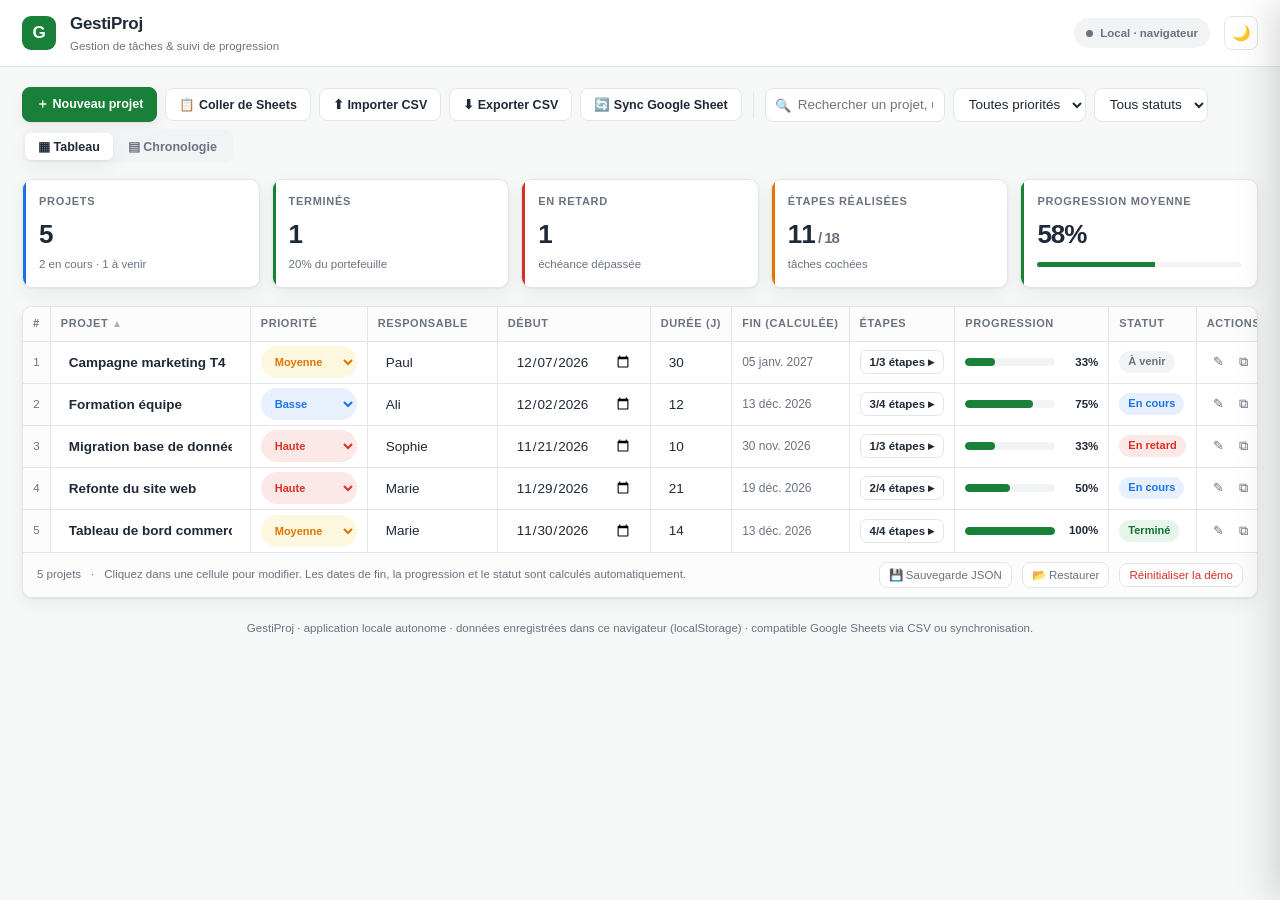
==== GestiProj/index.html @ ea93399d "first commit" ====
<!DOCTYPE html>
<html lang="fr">
<head>
<meta charset="UTF-8">
<meta name="viewport" content="width=device-width, initial-scale=1">
<title>GestiProj — Gestion de projets & progression</title>
<!--
  GestiProj — application 100% locale (HTML/CSS/JS, aucune dépendance).
  Ouvrez simplement ce fichier dans un navigateur. Données = localStorage.
  Option : synchronisation avec une Google Sheet via google-sheets/Code.gs
-->
<style>
:root{
  --bg:#f6f8f7; --surface:#ffffff; --surface2:#fbfcfb; --border:#e1e8e4;
  --text:#1f2937; --muted:#6b7280; --accent:#188038; --accent2:#137333;
  --accent-soft:#e6f4ea; --shadow:0 1px 2px rgba(16,24,40,.06),0 6px 18px rgba(16,24,40,.05);
  --red:#d93025; --red-soft:#fce8e6; --amber:#e37400; --amber-soft:#fef7e0;
  --blue:#1a73e8; --blue-soft:#e8f0fe; --grey-soft:#f1f3f4;
  --radius:10px;
}
html[data-theme="dark"]{
  --bg:#141816; --surface:#1c211f; --surface2:#222825; --border:#333c37;
  --text:#e8eeea; --muted:#9aa8a0; --accent:#5fcd83; --accent2:#7ddc9c;
  --accent-soft:#1e3a29; --shadow:0 1px 2px rgba(0,0,0,.3),0 8px 24px rgba(0,0,0,.25);
  --red:#ff8a80; --red-soft:#3a2321; --amber:#fbbc5c; --amber-soft:#3a2f18;
  --blue:#8ab4f8; --blue-soft:#1e2c45; --grey-soft:#2a322d;
}
*{box-sizing:border-box}
html,body{margin:0;padding:0}
body{
  background:var(--bg); color:var(--text); font-family:Arial,Helvetica,"Segoe UI",Roboto,sans-serif;
  font-size:13.5px; line-height:1.45; -webkit-font-smoothing:antialiased;
}
button,input,select,textarea{font-family:inherit;font-size:inherit;color:inherit}
button{cursor:pointer}
a{color:var(--accent2);text-decoration:none}
a:hover{text-decoration:underline}

/* ---------- En-tête ---------- */
.topbar{
  background:var(--surface); border-bottom:1px solid var(--border);
  padding:12px 22px; display:flex; align-items:center; gap:14px; flex-wrap:wrap;
  position:sticky; top:0; z-index:40;
}
.logo{
  width:34px;height:34px;border-radius:9px;background:var(--accent);color:#fff;
  display:grid;place-items:center;font-weight:700;font-size:17px;flex:none;
}
.brand h1{font-size:17px;margin:0;letter-spacing:-.3px}
.brand p{margin:1px 0 0;font-size:11.5px;color:var(--muted)}
.topbar .spacer{flex:1}
.pill{
  display:inline-flex;align-items:center;gap:7px;padding:6px 11px;border-radius:99px;
  background:var(--accent-soft);color:var(--accent2);font-size:11.5px;font-weight:600;
  border:1px solid transparent;
}
.pill .dot{width:7px;height:7px;border-radius:50%;background:currentColor}
.pill.off{background:var(--grey-soft);color:var(--muted)}
.icon-btn{
  width:34px;height:34px;border:1px solid var(--border);background:var(--surface);
  border-radius:8px;display:grid;place-items:center;font-size:15px;
}
.icon-btn:hover{background:var(--accent-soft)}

/* ---------- Barre d'outils ---------- */
.wrap{padding:20px 22px 60px;max-width:1680px;margin:0 auto}
.toolbar{
  display:flex;align-items:center;gap:8px;flex-wrap:wrap;margin-bottom:16px;
}
.btn{
  display:inline-flex;align-items:center;gap:7px;padding:8px 13px;border-radius:8px;
  border:1px solid var(--border);background:var(--surface);font-weight:600;font-size:12.5px;
  white-space:nowrap;transition:.15s;
}
.btn:hover{border-color:var(--accent);color:var(--accent2)}
.btn.primary{background:var(--accent);border-color:var(--accent);color:#fff;box-shadow:var(--shadow)}
.btn.primary:hover{background:var(--accent2);color:#fff}
.btn.danger{color:var(--red)}
.btn.danger:hover{border-color:var(--red)}
.btn.sm{padding:5px 9px;font-size:11.5px;font-weight:500}
.sep{width:1px;height:26px;background:var(--border);margin:0 3px}
.field{
  height:34px;padding:0 11px;border:1px solid var(--border);border-radius:8px;
  background:var(--surface);outline:none;min-width:0;
}
.field:focus{border-color:var(--accent);box-shadow:0 0 0 3px var(--accent-soft)}
.search{position:relative;flex:1;min-width:180px;max-width:320px}
.search .field{width:100%;padding-left:32px}
.search span{position:absolute;left:10px;top:9px;color:var(--muted);font-size:13px}
select.field{cursor:pointer;padding-right:8px}
.tabs{display:inline-flex;background:var(--grey-soft);border-radius:8px;padding:3px;gap:2px}
.tabs button{
  border:0;background:transparent;padding:6px 13px;border-radius:6px;font-weight:600;font-size:12.5px;color:var(--muted);
}
.tabs button.active{background:var(--surface);color:var(--text);box-shadow:var(--shadow)}

/* ---------- Indicateurs ---------- */
.kpis{display:grid;grid-template-columns:repeat(5,minmax(0,1fr));gap:12px;margin-bottom:18px}
.kpi{
  background:var(--surface);border:1px solid var(--border);border-radius:var(--radius);
  padding:14px 16px;box-shadow:var(--shadow);position:relative;overflow:hidden;
}
.kpi .label{font-size:11px;color:var(--muted);text-transform:uppercase;letter-spacing:.7px;font-weight:700}
.kpi .value{font-size:26px;font-weight:700;margin-top:6px;letter-spacing:-1px}
.kpi .sub{font-size:11.5px;color:var(--muted);margin-top:2px}
.kpi::after{content:"";position:absolute;left:0;top:0;bottom:0;width:3px;background:var(--accent)}
.kpi.red::after{background:var(--red)} .kpi.amber::after{background:var(--amber)}
.kpi.blue::after{background:var(--blue)} .kpi.green::after{background:var(--accent)}
.kpi .mini{margin-top:8px;height:5px;border-radius:9px;background:var(--grey-soft);overflow:hidden}
.kpi .mini i{display:block;height:100%;background:var(--accent)}

/* ---------- Tableau ---------- */
.card{background:var(--surface);border:1px solid var(--border);border-radius:var(--radius);box-shadow:var(--shadow);overflow:hidden}
.table-scroll{overflow:auto;max-height:calc(100vh - 285px);min-height:180px}
table{border-collapse:separate;border-spacing:0;width:100%;min-width:1190px}
thead th{
  position:sticky;top:0;z-index:10;background:var(--surface2);
  border-bottom:1px solid var(--border);border-right:1px solid var(--border);
  padding:9px 10px;text-align:left;font-size:11px;text-transform:uppercase;
  letter-spacing:.6px;color:var(--muted);font-weight:700;white-space:nowrap;user-select:none;
}
thead th.sortable{cursor:pointer}
thead th.sortable:hover{color:var(--accent2);background:var(--accent-soft)}
thead th .arrow{opacity:.55;font-size:10px}
tbody td{
  border-bottom:1px solid var(--border);border-right:1px solid var(--border);
  padding:0 10px;height:42px;vertical-align:middle;
}
tbody tr:hover td{background:var(--surface2)}
tbody tr:last-child td{border-bottom:0}
td.num{width:44px;text-align:center;color:var(--muted);font-size:11.5px;background:var(--surface2)}
td.act{width:118px;white-space:nowrap}
.cell-input{
  width:100%;height:32px;border:1px solid transparent;background:transparent;
  border-radius:5px;padding:0 7px;outline:none;min-width:60px;
}
.cell-input:hover{border-color:var(--border);background:var(--surface)}
.cell-input:focus{border-color:var(--accent);background:var(--surface);box-shadow:0 0 0 3px var(--accent-soft)}
.cell-input[type="number"]{max-width:78px}
.cell-input[type="date"]{min-width:132px}
select.cell-input{cursor:pointer}
.tag{
  display:inline-block;padding:3px 9px;border-radius:99px;font-size:11px;font-weight:700;white-space:nowrap;
}
.p-Haute{background:var(--red-soft);color:var(--red)}
.p-Moyenne{background:var(--amber-soft);color:var(--amber)}
.p-Basse{background:var(--blue-soft);color:var(--blue)}
.s-done{background:var(--accent-soft);color:var(--accent2)}
.s-running{background:var(--blue-soft);color:var(--blue)}
.s-late{background:var(--red-soft);color:var(--red)}
.s-upcoming{background:var(--grey-soft);color:var(--muted)}
.bar{height:8px;border-radius:99px;background:var(--grey-soft);overflow:hidden;min-width:90px}
.bar i{display:block;height:100%;border-radius:99px;background:var(--accent);transition:width .3s}
.bar.red i{background:var(--red)}
.bar.full i{background:var(--accent)}
.prog-cell{display:flex;align-items:center;gap:9px}
.prog-cell b{font-size:11.5px;min-width:34px;text-align:right;font-variant-numeric:tabular-nums}
.steps-btn{
  border:1px solid var(--border);background:var(--surface);border-radius:7px;
  padding:4px 9px;font-size:11.5px;font-weight:600;white-space:nowrap;
}
.steps-btn:hover{border-color:var(--accent);color:var(--accent2)}
.row-btn{
  border:0;background:transparent;padding:4px 6px;border-radius:5px;color:var(--muted);font-size:13px;
}
.row-btn:hover{background:var(--accent-soft);color:var(--accent2)}
.row-btn.del:hover{background:var(--red-soft);color:var(--red)}
.readonly{color:var(--muted);font-size:12px;white-space:nowrap}
.empty{padding:56px 20px;text-align:center;color:var(--muted)}
.empty .big{font-size:34px;margin-bottom:8px}
.table-foot{
  display:flex;align-items:center;gap:10px;padding:9px 14px;border-top:1px solid var(--border);
  background:var(--surface2);color:var(--muted);font-size:11.5px;flex-wrap:wrap;
}

/* ---------- Gantt ---------- */
.gantt{padding:16px;overflow:auto}
.gantt-head{position:relative;height:26px;margin-left:230px;border-bottom:1px solid var(--border)}
.gantt-head span{position:absolute;top:4px;transform:translateX(-50%);font-size:10.5px;color:var(--muted);white-space:nowrap}
.gantt-row{display:flex;align-items:center;height:40px;border-bottom:1px solid var(--border)}
.gantt-label{width:230px;flex:none;padding-right:12px;overflow:hidden;text-overflow:ellipsis;white-space:nowrap;font-size:12px}
.gantt-label small{display:block;color:var(--muted);font-size:10.5px}
.gantt-track{position:relative;flex:1;height:100%;background:
  repeating-linear-gradient(90deg,transparent,transparent calc(10% - 1px),var(--border) calc(10% - 1px),var(--border) 10%)}
.gantt-bar{
  position:absolute;top:11px;height:18px;border-radius:5px;background:var(--blue-soft);
  border:1px solid var(--blue);overflow:hidden;min-width:6px;
}
.gantt-bar.haute{background:var(--red-soft);border-color:var(--red)}
.gantt-bar.moyenne{background:var(--amber-soft);border-color:var(--amber)}
.gantt-bar > i{display:block;height:100%;background:var(--accent);opacity:.75}
.gantt-bar > span{position:absolute;inset:0;text-align:center;line-height:16px;font-size:10px;font-weight:700;color:var(--text)}
.today-line{position:absolute;top:0;bottom:0;width:2px;background:var(--red);z-index:5;opacity:.7}

/* ---------- Modales & tiroir ---------- */
.overlay{
  position:fixed;inset:0;background:rgba(15,23,20,.45);z-index:60;
  display:none;align-items:center;justify-content:center;padding:18px;backdrop-filter:blur(2px);
}
.overlay.open{display:flex}
.modal{
  background:var(--surface);border-radius:14px;box-shadow:0 20px 60px rgba(0,0,0,.28);
  width:100%;max-width:540px;max-height:90vh;overflow:auto;
}
.modal.wide{max-width:720px}
.modal-head{
  display:flex;align-items:center;justify-content:space-between;padding:16px 20px;border-bottom:1px solid var(--border);
}
.modal-head h2{margin:0;font-size:16px}
.modal-body{padding:20px}
.modal-foot{
  display:flex;justify-content:flex-end;gap:8px;padding:14px 20px;border-top:1px solid var(--border);
  background:var(--surface2);flex-wrap:wrap;
}
.close-x{border:0;background:transparent;font-size:20px;color:var(--muted);line-height:1}
.form-grid{display:grid;grid-template-columns:1fr 1fr;gap:14px}
.form-grid .full{grid-column:1/-1}
label.lb{display:block;font-size:11.5px;font-weight:700;color:var(--muted);text-transform:uppercase;letter-spacing:.5px;margin-bottom:5px}
.form-grid .field,.form-grid textarea{width:100%}
textarea.field{height:auto;padding:9px 11px;resize:vertical;min-height:76px;line-height:1.5}
.hint{font-size:11.5px;color:var(--muted);margin-top:7px;line-height:1.55}
.hint code{background:var(--grey-soft);padding:1px 5px;border-radius:4px}

/* Tiroir des étapes */
.drawer{
  position:fixed;top:0;right:0;bottom:0;width:min(440px,100%);background:var(--surface);
  z-index:70;box-shadow:-12px 0 40px rgba(0,0,0,.18);transform:translateX(102%);
  transition:transform .25s ease;display:flex;flex-direction:column;
}
.drawer.open{transform:translateX(0)}
.drawer-head{padding:18px 20px;border-bottom:1px solid var(--border)}
.drawer-head h2{margin:0 0 3px;font-size:17px}
.drawer-head p{margin:0;color:var(--muted);font-size:12px}
.drawer-body{flex:1;overflow:auto;padding:18px 20px}
.drawer-foot{padding:14px 20px;border-top:1px solid var(--border);background:var(--surface2)}
.step-item{
  display:flex;align-items:center;gap:10px;padding:9px 10px;border:1px solid var(--border);
  border-radius:9px;margin-bottom:8px;background:var(--surface2);
}
.step-item input[type="checkbox"]{width:17px;height:17px;accent-color:var(--accent);cursor:pointer;flex:none}
.step-item input[type="text"]{
  flex:1;border:1px solid transparent;background:transparent;border-radius:5px;padding:4px 6px;outline:none;min-width:0;
}
.step-item input[type="text"]:focus{border-color:var(--accent);background:var(--surface)}
.step-item.done input[type="text"]{text-decoration:line-through;color:var(--muted)}
.step-add{display:flex;gap:8px;margin-top:14px}
.step-add .field{flex:1}
.drawer-prog{display:flex;align-items:center;gap:12px;margin-bottom:6px}
.drawer-prog .bar{flex:1}
.drawer-prog b{font-size:18px;min-width:48px;text-align:right}

/* Toast */
.toast-wrap{position:fixed;bottom:20px;left:20px;z-index:90;display:flex;flex-direction:column;gap:8px}
.toast{
  background:#202724;color:#fff;padding:11px 16px;border-radius:9px;font-size:12.5px;
  box-shadow:0 8px 24px rgba(0,0,0,.25);animation:pop .25s ease;max-width:340px;
}
.toast.ok{background:#137333}.toast.err{background:#c5221f}
@keyframes pop{from{opacity:0;transform:translateY(8px)}to{opacity:1;transform:none}}

.badge-count{background:var(--accent-soft);color:var(--accent2);border-radius:99px;padding:1px 7px;font-size:10.5px;font-weight:700;margin-left:6px}
.kbd{display:inline-block;border:1px solid var(--border);border-bottom-width:2px;border-radius:4px;padding:0 5px;font-size:11px;background:var(--surface2)}
.footer-note{text-align:center;color:var(--muted);font-size:11.5px;margin-top:22px}

@media(max-width:1100px){.kpis{grid-template-columns:repeat(3,1fr)}}
@media(max-width:680px){
  .kpis{grid-template-columns:repeat(2,1fr)}
  .wrap{padding:14px 12px 50px}.topbar{padding:10px 12px}
  .form-grid{grid-template-columns:1fr}.search{max-width:none}
}
</style>
</head>
<body>

<!-- ============ EN-TÊTE ============ -->
<header class="topbar">
  <div class="logo">G</div>
  <div class="brand">
    <h1>GestiProj</h1>
    <p>Gestion de tâches & suivi de progression</p>
  </div>
  <div class="spacer"></div>
  <span class="pill off" id="syncPill" title="État de la synchronisation Google Sheets">
    <span class="dot"></span><span id="syncPillText">Local · navigateur</span>
  </span>
  <button class="icon-btn" id="themeBtn" title="Changer de thème">🌙</button>
</header>

<main class="wrap">

  <!-- ============ BARRE D'OUTILS ============ -->
  <div class="toolbar">
    <button class="btn primary" id="btnNew">＋ Nouveau projet</button>
    <button class="btn" id="btnPaste" title="Coller des données copiées depuis Google Sheets">📋 Coller de Sheets</button>
    <button class="btn" id="btnImport">⬆ Importer CSV</button>
    <button class="btn" id="btnExport">⬇ Exporter CSV</button>
    <button class="btn" id="btnSync" title="Synchroniser avec une Google Sheet">🔄 Sync Google Sheet</button>
    <div class="sep"></div>
    <div class="search"><span>🔍</span><input class="field" id="search" placeholder="Rechercher un projet, une étape…" autocomplete="off"></div>
    <select class="field" id="filterPriority">
      <option value="">Toutes priorités</option><option>Haute</option><option>Moyenne</option><option>Basse</option>
    </select>
    <select class="field" id="filterStatus">
      <option value="">Tous statuts</option><option>Terminé</option><option>En cours</option><option>En retard</option><option>À venir</option>
    </select>
    <div class="spacer" style="flex:1"></div>
    <div class="tabs">
      <button class="active" data-view="table">▦ Tableau</button>
      <button data-view="gantt">▤ Chronologie</button>
    </div>
  </div>

  <!-- ============ INDICATEURS ============ -->
  <section class="kpis" id="kpis"></section>

  <!-- ============ TABLEAU ============ -->
  <section class="card" id="viewTable">
    <div class="table-scroll">
      <table id="grid">
        <thead><tr id="gridHead"></tr></thead>
        <tbody id="gridBody"></tbody>
      </table>
    </div>
    <div class="table-foot">
      <span id="countLabel">0 projet</span>
      <span>·</span>
      <span>Cliquez dans une cellule pour modifier. Les dates de fin, la progression et le statut sont calculés automatiquement.</span>
      <span style="flex:1"></span>
      <button class="btn sm" id="btnJson">💾 Sauvegarde JSON</button>
      <button class="btn sm" id="btnRestore">📂 Restaurer</button>
      <button class="btn sm danger" id="btnReset">Réinitialiser la démo</button>
    </div>
  </section>

  <!-- ============ CHRONOLOGIE ============ -->
  <section class="card" id="viewGantt" style="display:none">
    <div class="gantt" id="gantt"></div>
    <div class="table-foot"><span>Lecture : la barre colorée = durée du projet · la partie pleine = progression · le trait rouge = aujourd'hui.</span></div>
  </section>

  <p class="footer-note">GestiProj · application locale autonome · données enregistrées dans ce navigateur (localStorage) · compatible Google Sheets via CSV ou synchronisation.</p>
</main>

<!-- ============ MODALE PROJET ============ -->
<div class="overlay" id="projectModal">
  <div class="modal">
    <div class="modal-head"><h2 id="projectModalTitle">Nouveau projet</h2><button class="close-x" data-close="projectModal">×</button></div>
    <div class="modal-body">
      <div class="form-grid">
        <div class="full"><label class="lb">Nom du projet *</label><input class="field" id="fNom" placeholder="Ex. Refonte du site web"></div>
        <div><label class="lb">Priorité</label><select class="field" id="fPriorite"><option>Haute</option><option selected>Moyenne</option><option>Basse</option></select></div>
        <div><label class="lb">Responsable</label><input class="field" id="fResponsable" placeholder="Ex. Marie"></div>
        <div><label class="lb">Date de début</label><input class="field" type="date" id="fDebut"></div>
        <div><label class="lb">Durée (jours)</label><input class="field" type="number" min="1" max="3650" id="fDuree" value="7"></div>
        <div class="full"><label class="lb">Description</label><textarea class="field" id="fDescription" placeholder="Objectif, contexte, notes…"></textarea></div>
        <div class="full" id="stepsInitWrap">
          <label class="lb">Étapes initiales</label>
          <textarea class="field" id="fEtapes" placeholder="Une étape par ligne&#10;Analyse des besoins&#10;Maquettage&#10;Développement&#10;Recette et mise en ligne"></textarea>
          <p class="hint">Une étape par ligne. Vous pourrez les cocher et en ajouter ensuite depuis le tableau.</p>
        </div>
      </div>
    </div>
    <div class="modal-foot">
      <button class="btn" data-close="projectModal">Annuler</button>
      <button class="btn primary" id="btnSaveProject">Enregistrer</button>
    </div>
  </div>
</div>

<!-- ============ TIROIR ÉTAPES ============ -->
<div class="overlay" id="drawerOverlay"></div>
<aside class="drawer" id="drawer">
  <div class="drawer-head" style="display:flex;justify-content:space-between;align-items:flex-start">
    <div><h2 id="drawerTitle">Étapes</h2><p id="drawerSub"></p></div>
    <button class="close-x" id="drawerClose">×</button>
  </div>
  <div class="drawer-body">
    <div class="drawer-prog"><div class="bar" id="drawerBar"><i style="width:0%"></i></div><b id="drawerPct">0%</b></div>
    <p class="hint" style="margin:2px 0 16px">Cochez une étape pour faire avancer la progression du projet.</p>
    <div id="stepList"></div>
    <div class="step-add">
      <input class="field" id="newStep" placeholder="Ajouter une étape…">
      <button class="btn primary" id="btnAddStep">Ajouter</button>
    </div>
  </div>
  <div class="drawer-foot" style="display:flex;gap:8px;flex-wrap:wrap">
    <button class="btn sm" id="btnCheckAll">✔ Tout cocher</button>
    <button class="btn sm" id="btnUncheckAll">☐ Tout décocher</button>
    <span style="flex:1"></span>
    <button class="btn primary sm" id="btnDrawerDone">Fermer</button>
  </div>
</aside>

<!-- ============ MODALE COLLER / IMPORTER ============ -->
<div class="overlay" id="importModal">
  <div class="modal wide">
    <div class="modal-head"><h2>Importer depuis Google Sheets / CSV</h2><button class="close-x" data-close="importModal">×</button></div>
    <div class="modal-body">
      <p class="hint" style="margin-top:0">
        Dans Google Sheets : sélectionnez vos cellules (avec la ligne d'en-têtes), <span class="kbd">Ctrl/Cmd + C</span>, puis collez ci-dessous.
        Colonnes reconnues : <code>Nom</code>, <code>Priorité</code>, <code>Responsable</code>, <code>Début</code>, <code>Durée</code>,
        <code>Étapes</code>, <code>Description</code>. Format des étapes : <code>[x] Fait | [ ] À faire</code>.
      </p>
      <textarea class="field" id="importText" style="width:100%;min-height:190px;font-family:ui-monospace,Menlo,Consolas,monospace;font-size:12px" placeholder="Nom	Priorité	Responsable	Début	Durée	Étapes
Refonte du site	Haute	Marie	2026-10-20	15	[x] Cadrage | [ ] Maquettes | [ ] Dev"></textarea>
      <p class="hint" id="importPreview"></p>
    </div>
    <div class="modal-foot">
      <span style="flex:1"></span>
      <button class="btn" data-close="importModal">Annuler</button>
      <button class="btn" id="btnImportMerge">Fusionner / mettre à jour</button>
      <button class="btn primary" id="btnImportReplace">Remplacer tout</button>
    </div>
  </div>
</div>

<!-- ============ MODALE SYNC GOOGLE SHEET ============ -->
<div class="overlay" id="syncModal">
  <div class="modal">
    <div class="modal-head"><h2>Synchronisation Google Sheets</h2><button class="close-x" data-close="syncModal">×</button></div>
    <div class="modal-body">
      <p class="hint" style="margin-top:0">
        Optionnel. Par défaut l'application fonctionne <b>100 % hors ligne</b> avec le stockage du navigateur.
        Pour utiliser une vraie Google Sheet comme base de données, déployez le script fourni dans
        <code>google-sheets/Code.gs</code> (voir <code>README.md</code>) puis collez son URL ci-dessous.
      </p>
      <div style="display:grid;gap:14px;margin-top:16px">
        <div><label class="lb">URL de l'application web (…/exec)</label><input class="field" id="syncUrl" style="width:100%" placeholder="https://script.google.com/macros/s/AKfycb…/exec"></div>
        <div><label class="lb">Jeton secret (TOKEN du script)</label><input class="field" id="syncToken" style="width:100%" placeholder="mon-jeton-secret"></div>
      </div>
      <p class="hint" id="syncStatus">Non configuré.</p>
    </div>
    <div class="modal-foot">
      <button class="btn danger sm" id="btnSyncDisable" style="margin-right:auto">Désactiver</button>
      <button class="btn" id="btnSyncTest">Tester</button>
      <button class="btn" id="btnSyncPull">⬇ Recevoir</button>
      <button class="btn primary" id="btnSyncPush">⬆ Envoyer</button>
    </div>
  </div>
</div>

<!-- ============ MODALE CONFIRMATION ============ -->
<div class="overlay" id="confirmModal">
  <div class="modal" style="max-width:400px">
    <div class="modal-head"><h2>Confirmation</h2><button class="close-x" data-close="confirmModal">×</button></div>
    <div class="modal-body"><p id="confirmText" style="margin:0"></p></div>
    <div class="modal-foot"><button class="btn" data-close="confirmModal">Annuler</button><button class="btn primary" id="btnConfirmOk">Confirmer</button></div>
  </div>
</div>

<input type="file" id="fileCsv" accept=".csv,.tsv,.txt" hidden>
<input type="file" id="fileJson" accept=".json" hidden>
<div class="toast-wrap" id="toasts"></div>

<script>
/* =========================================================================
   GESTIPROJ — logique applicative (vanilla JS, aucune dépendance)
   ========================================================================= */
(function(){
'use strict';

const KEY = 'gestiproj.v1';
const PRIORITIES = ['Haute','Moyenne','Basse'];
const STATUSES = ['Terminé','En cours','En retard','À venir'];
const COLS = [
  {k:'num',   label:'#',           w:'44px'},
  {k:'nom',   label:'Projet'},
  {k:'priorite', label:'Priorité'},
  {k:'responsable', label:'Responsable'},
  {k:'debut', label:'Début'},
  {k:'duree', label:'Durée (j)'},
  {k:'fin',   label:'Fin (calculée)'},
  {k:'etapes',label:'Étapes'},
  {k:'progression', label:'Progression'},
  {k:'statut',label:'Statut'},
  {k:'act',   label:'Actions'}
];

let state = load();
let editingId = null;      // id du projet en cours d'édition dans la modale
let drawerId = null;       // id du projet ouvert dans le tiroir
let confirmCb = null;

/* ---------------------------- Utilitaires ---------------------------- */
const $ = s => document.querySelector(s);
const $$ = s => Array.from(document.querySelectorAll(s));
function uid(){ return 'p_' + Date.now().toString(36) + '_' + Math.random().toString(36).slice(2,7); }
function esc(s){ return String(s==null?'':s).replace(/[&<>"']/g, c => ({'&':'&amp;','<':'&lt;','>':'&gt;','"':'&quot;',"'":'&#39;'}[c])); }
function today(){ const d=new Date(); return iso(d); }
function iso(d){ return d.getFullYear()+'-'+String(d.getMonth()+1).padStart(2,'0')+'-'+String(d.getDate()).padStart(2,'0'); }
function parseDate(s){ if(!s) return null; const d=new Date(s+'T00:00:00'); return isNaN(d)?null:d; }
function addDays(s,n){ const d=parseDate(s); if(!d) return ''; d.setDate(d.getDate()+(Number(n)-1)); return iso(d); }
function dateFr(s){ const d=parseDate(s); return d ? d.toLocaleDateString('fr-FR',{day:'2-digit',month:'short',year:'numeric'}) : '—'; }
function clamp(n,a,b){ return Math.max(a,Math.min(b,n)); }

function statusClass(s){
  return {'Terminé':'done','En cours':'running','En retard':'late','À venir':'upcoming'}[s] || 'upcoming';
}
function progressOf(p){
  if(!p.etapes || !p.etapes.length) return 0;
  return Math.round(p.etapes.filter(e=>e.fait).length / p.etapes.length * 100);
}
function statusOf(p){
  const pr = progressOf(p);
  if(pr === 100 && p.etapes.length) return 'Terminé';
  if(p.fin && p.fin < today()) return 'En retard';
  if(p.debut && p.debut > today()) return 'À venir';
  return 'En cours';
}
function recompute(p){
  p.duree = clamp(parseInt(p.duree,10)||1, 1, 3650);
  p.fin = addDays(p.debut, p.duree);
  p.progression = progressOf(p);
  p.statut = statusOf(p);
  return p;
}
function normalize(p){
  p.id = p.id || uid();
  p.nom = p.nom || 'Sans titre';
  p.description = p.description || '';
  p.priorite = PRIORITIES.includes(p.priorite) ? p.priorite : 'Moyenne';
  p.responsable = p.responsable || '';
  p.debut = p.debut || today();
  p.duree = parseInt(p.duree,10) || 7;
  p.etapes = Array.isArray(p.etapes) ? p.etapes.map(e => ({
    id: e.id || uid(), titre: String(e.titre||'Étape'), fait: !!e.fait
  })) : [];
  p.createdAt = p.createdAt || new Date().toISOString();
  return recompute(p);
}

/* ---------------------------- Persistance ---------------------------- */
function defaultData(){
  const t = new Date();
  const d = n => { const x=new Date(t); x.setDate(x.getDate()+n); return iso(x); };
  const mk = (o) => normalize(Object.assign({
    id:uid(), description:'', responsable:'', priorite:'Moyenne', debut:d(0), duree:7, etapes:[], createdAt:new Date().toISOString()
  }, o));
  return {
    projects:[
      mk({nom:'Refonte du site web', priorite:'Haute', responsable:'Marie', debut:d(-6), duree:21,
        description:'Nouvelle identité visuelle et migration du contenu.',
        etapes:[{id:uid(),titre:'Cadrage & audit',fait:true},{id:uid(),titre:'Maquettes UI',fait:true},{id:uid(),titre:'Intégration HTML/CSS',fait:false},{id:uid(),titre:'Tests & mise en ligne',fait:false}]}),
      mk({nom:'Campagne marketing T4', priorite:'Moyenne', responsable:'Paul', debut:d(2), duree:30,
        description:'Préparation des supports et planning de diffusion.',
        etapes:[{id:uid(),titre:'Définir le budget',fait:true},{id:uid(),titre:'Créer les visuels',fait:false},{id:uid(),titre:'Programmer les publications',fait:false}]}),
      mk({nom:'Migration base de données', priorite:'Haute', responsable:'Sophie', debut:d(-14), duree:10,
        description:'Serveur obsolète — action urgente.',
        etapes:[{id:uid(),titre:'Sauvegarde complète',fait:true},{id:uid(),titre:'Script de migration',fait:false},{id:uid(),titre:'Validation',fait:false}]}),
      mk({nom:'Formation équipe', priorite:'Basse', responsable:'Ali', debut:d(-3), duree:12,
        description:'Monter en compétences sur les nouveaux outils.',
        etapes:[{id:uid(),titre:'Planifier les sessions',fait:true},{id:uid(),titre:'Supports de formation',fait:true},{id:uid(),titre:'Session 1',fait:true},{id:uid(),titre:'Session 2',fait:false}]}),
      mk({nom:'Tableau de bord commercial', priorite:'Moyenne', responsable:'Marie', debut:d(-5), duree:14,
        description:'Suivi des indicateurs de vente.',
        etapes:[{id:uid(),titre:'Collecte des KPI',fait:true},{id:uid(),titre:'Maquette du dashboard',fait:true},{id:uid(),titre:'Développement',fait:true},{id:uid(),titre:'Recette',fait:true}]})
    ],
    prefs:{ theme:'light', view:'table', search:'', priority:'', status:'', sort:{k:'nom',dir:1},
            sync:{ url:'', token:'' } }
  };
}
function load(){
  try{
    const raw = localStorage.getItem(KEY);
    if(!raw) return defaultData();
    const d = JSON.parse(raw);
    d.projects = (d.projects||[]).map(normalize);
    d.prefs = Object.assign(defaultData().prefs, d.prefs||{});
    d.prefs.sync = Object.assign({url:'',token:''}, d.prefs.sync||{});
    return d;
  }catch(e){ console.warn('Données illisibles, réinitialisation', e); return defaultData(); }
}
function save(){
  try{ localStorage.setItem(KEY, JSON.stringify(state)); }
  catch(e){ toast('Stockage local indisponible : '+e.message,'err'); }
  updateSyncPill();
}

/* ---------------------------- Notifications ---------------------------- */
function toast(msg, type){
  const el = document.createElement('div');
  el.className = 'toast ' + (type||''); el.textContent = msg;
  $('#toasts').appendChild(el);
  setTimeout(()=>{ el.style.opacity='0'; el.style.transition='opacity .3s'; setTimeout(()=>el.remove(),320); }, 3200);
}
function askConfirm(text, cb){
  $('#confirmText').textContent = text; confirmCb = cb;
  openModal('confirmModal');
}
function openModal(id){ $('#'+id).classList.add('open'); }
function closeModal(id){ $('#'+id).classList.remove('open'); }
function closeAllModals(){ $$('.overlay').forEach(o=>o.classList.remove('open')); }

/* ---------------------------- Filtrage & tri ---------------------------- */
function visibleProjects(){
  const q = state.prefs.search.trim().toLowerCase();
  let list = state.projects.filter(p=>{
    if(state.prefs.priority && p.priorite !== state.prefs.priority) return false;
    if(state.prefs.status && p.statut !== state.prefs.status) return false;
    if(q){
      const hay = [p.nom,p.responsable,p.description,p.priorite,p.statut].concat(p.etapes.map(e=>e.titre)).join(' ').toLowerCase();
      if(!hay.includes(q)) return false;
    }
    return true;
  });
  const {k,dir} = state.prefs.sort;
  const val = p => {
    if(k==='progression') return p.progression;
    if(k==='duree') return p.duree;
    if(k==='priorite') return PRIORITIES.indexOf(p.priorite);
    if(k==='etapes') return p.etapes.filter(e=>e.fait).length / (p.etapes.length||1);
    return String(p[k]||'').toLowerCase();
  };
  list.sort((a,b)=>{ const x=val(a), y=val(b); return (x<y?-1:x>y?1:0)*dir; });
  return list;
}

/* ---------------------------- Rendu KPI ---------------------------- */
function renderKpis(){
  const all = state.projects;
  const done = all.filter(p=>p.statut==='Terminé').length;
  const late = all.filter(p=>p.statut==='En retard').length;
  const running = all.filter(p=>p.statut==='En cours').length;
  const avg = all.length ? Math.round(all.reduce((s,p)=>s+p.progression,0)/all.length) : 0;
  const steps = all.reduce((s,p)=>s+p.etapes.length,0);
  const stepsDone = all.reduce((s,p)=>s+p.etapes.filter(e=>e.fait).length,0);
  $('#kpis').innerHTML = `
    <div class="kpi blue"><div class="label">Projets</div><div class="value">${all.length}</div><div class="sub">${running} en cours · ${all.filter(p=>p.statut==='À venir').length} à venir</div></div>
    <div class="kpi green"><div class="label">Terminés</div><div class="value">${done}</div><div class="sub">${all.length?Math.round(done/all.length*100):0}% du portefeuille</div></div>
    <div class="kpi red"><div class="label">En retard</div><div class="value">${late}</div><div class="sub">échéance dépassée</div></div>
    <div class="kpi amber"><div class="label">Étapes réalisées</div><div class="value">${stepsDone}<span style="font-size:15px;color:var(--muted)"> / ${steps}</span></div><div class="sub">tâches cochées</div></div>
    <div class="kpi"><div class="label">Progression moyenne</div><div class="value">${avg}%</div><div class="mini"><i style="width:${avg}%"></i></div></div>`;
}

/* ---------------------------- Rendu tableau ---------------------------- */
function renderHead(){
  $('#gridHead').innerHTML = COLS.map(c=>{
    const sortable = !['num','fin','progression','act','etapes'].includes(c.k);
    const arrow = state.prefs.sort.k===c.k ? `<span class="arrow">${state.prefs.sort.dir>0?'▲':'▼'}</span>` : '';
    return `<th class="${sortable?'sortable':''}" ${sortable?`data-sort="${c.k}"`:''} ${c.w?`style="width:${c.w}"`:''}>${c.label} ${arrow}</th>`;
  }).join('');
}
function renderTable(){
  renderHead();
  const list = visibleProjects();
  const body = $('#gridBody');
  if(!list.length){
    body.innerHTML = `<tr><td colspan="${COLS.length}" class="empty"><div class="big">🗂️</div>Aucun projet à afficher.<br><span class="hint">Créez un projet ou ajustez les filtres.</span></td></tr>`;
  } else {
    body.innerHTML = list.map((p,i)=>`
      <tr data-id="${esc(p.id)}">
        <td class="num">${i+1}</td>
        <td style="min-width:200px"><input class="cell-input" data-field="nom" value="${esc(p.nom)}" style="font-weight:600" title="${esc(p.description)}"></td>
        <td><select class="cell-input tag p-${p.priorite}" data-field="priorite" style="min-width:96px">
          ${PRIORITIES.map(x=>`<option ${x===p.priorite?'selected':''}>${x}</option>`).join('')}
        </select></td>
        <td style="min-width:130px"><input class="cell-input" data-field="responsable" value="${esc(p.responsable)}" placeholder="—"></td>
        <td><input class="cell-input" type="date" data-field="debut" value="${esc(p.debut)}"></td>
        <td><input class="cell-input" type="number" min="1" max="3650" data-field="duree" value="${p.duree}"></td>
        <td><span class="readonly">${dateFr(p.fin)}</span></td>
        <td><button class="steps-btn" data-action="steps">${p.etapes.filter(e=>e.fait).length}/${p.etapes.length} étapes ▸</button></td>
        <td><div class="prog-cell"><div class="bar ${p.progression===100?'full':''}"><i style="width:${p.progression}%"></i></div><b>${p.progression}%</b></div></td>
        <td><span class="tag s-${statusClass(p.statut)}">${p.statut}</span></td>
        <td class="act">
          <button class="row-btn" data-action="edit" title="Modifier le projet">✎</button>
          <button class="row-btn" data-action="dup" title="Dupliquer">⧉</button>
          <button class="row-btn del" data-action="del" title="Supprimer">🗑</button>
        </td>
      </tr>`).join('');
  }
  const shown = list.length, total = state.projects.length;
  $('#countLabel').textContent = shown===total ? `${total} projet${total>1?'s':''}` : `${shown} sur ${total} projets`;
}

/* ---------------------------- Rendu chronologie ---------------------------- */
function renderGantt(){
  const list = visibleProjects().filter(p=>p.debut && p.fin).sort((a,b)=>a.debut.localeCompare(b.debut));
  const box = $('#gantt');
  if(!list.length){ box.innerHTML = `<div class="empty">Aucune donnée à afficher.</div>`; return; }
  const min = list.reduce((m,p)=>p.debut<m?p.debut:m, list[0].debut);
  const max = list.reduce((m,p)=>p.fin>m?p.fin:m, list[0].fin);
  const t0 = parseDate(min).getTime(), t1 = parseDate(max).getTime();
  const DAY = 86400000, span = Math.max(1,(t1-t0)/DAY);
  const pct = s => clamp((parseDate(s).getTime()-t0)/DAY/span*100,0,100);
  const ticks = [];
  const n = 7;
  for(let i=0;i<=n;i++){
    const d = new Date(t0 + (t1-t0)*i/n);
    ticks.push(`<span style="left:${i/n*100}%">${dateFr(iso(d))}</span>`);
  }
  const todayPct = (()=>{ const t=parseDate(today()).getTime(); return (t>=t0&&t<=t1)? (t-t0)/DAY/span*100 : null; })();
  const line = todayPct!==null ? `<div class="today-line" style="left:${todayPct}%"></div>` : '';
  const rows = list.map(p=>{
    const l = pct(p.debut), r = pct(p.fin);
    const w = Math.max(0.8, r-l);
    const cls = p.priorite==='Haute'?'haute':p.priorite==='Moyenne'?'moyenne':'basse';
    return `<div class="gantt-row">
      <div class="gantt-label"><b>${esc(p.nom)}</b><small>${esc(p.responsable||'—')} · ${p.duree} j · ${p.progression}%</small></div>
      <div class="gantt-track">${line}
        <div class="gantt-bar ${cls}" style="left:${l}%;width:${w}%" title="${esc(p.nom)} : ${dateFr(p.debut)} → ${dateFr(p.fin)}">
          <i style="width:${p.progression}%"></i><span>${w>7?p.progression+'%':''}</span>
        </div>
      </div>
    </div>`;
  }).join('');
  box.innerHTML = `<div class="gantt-head">${ticks.join('')}</div>${rows}`;
}

function render(){
  renderKpis(); renderTable(); renderGantt();
  $('#viewTable').style.display = state.prefs.view==='table' ? '' : 'none';
  $('#viewGantt').style.display = state.prefs.view==='gantt' ? '' : 'none';
  $$('.tabs button').forEach(b=>b.classList.toggle('active', b.dataset.view===state.prefs.view));
}
function commit(){ save(); render(); }

/* ---------------------------- Modale projet ---------------------------- */
function openProjectModal(id){
  editingId = id || null;
  const p = id ? state.projects.find(x=>x.id===id) : null;
  $('#projectModalTitle').textContent = p ? 'Modifier le projet' : 'Nouveau projet';
  $('#fNom').value = p?p.nom:'';
  $('#fPriorite').value = p?p.priorite:'Moyenne';
  $('#fResponsable').value = p?p.responsable:'';
  $('#fDebut').value = p?p.debut:today();
  $('#fDuree').value = p?p.duree:7;
  $('#fDescription').value = p?p.description:'';
  $('#stepsInitWrap').style.display = p ? 'none' : '';
  $('#fEtapes').value = '';
  openModal('projectModal');
  setTimeout(()=>$('#fNom').focus(),50);
}
function saveProjectFromModal(){
  const nom = $('#fNom').value.trim();
  if(!nom){ toast('Le nom du projet est obligatoire.','err'); $('#fNom').focus(); return; }
  let p;
  if(editingId){
    p = state.projects.find(x=>x.id===editingId);
    Object.assign(p,{ nom, priorite:$('#fPriorite').value, responsable:$('#fResponsable').value.trim(),
      debut:$('#fDebut').value||today(), duree:parseInt($('#fDuree').value,10)||7, description:$('#fDescription').value.trim() });
    normalize(p);
    toast('Projet mis à jour.','ok');
  } else {
    const lines = $('#fEtapes').value.split('\n').map(s=>s.trim()).filter(Boolean);
    p = normalize({ nom, priorite:$('#fPriorite').value, responsable:$('#fResponsable').value.trim(),
      debut:$('#fDebut').value||today(), duree:parseInt($('#fDuree').value,10)||7,
      description:$('#fDescription').value.trim(),
      etapes: lines.map(t=>({id:uid(),titre:t,fait:false})) });
    state.projects.push(p);
    toast('Projet créé avec '+lines.length+' étape(s).','ok');
  }
  closeModal('projectModal'); commit();
}

/* ---------------------------- Tiroir étapes ---------------------------- */
function openDrawer(id){
  drawerId = id;
  const p = state.projects.find(x=>x.id===id);
  if(!p) return;
  $('#drawerTitle').textContent = p.nom;
  $('#drawerSub').textContent = `${p.priorite} · ${dateFr(p.debut)} → ${dateFr(p.fin)} · ${p.duree} jours`;
  renderDrawer();
  $('#drawer').classList.add('open'); $('#drawerOverlay').classList.add('open');
  setTimeout(()=>$('#newStep').focus(),250);
}
function closeDrawer(){ $('#drawer').classList.remove('open'); $('#drawerOverlay').classList.remove('open'); drawerId=null; }
function renderDrawer(){
  const p = state.projects.find(x=>x.id===drawerId); if(!p) return;
  $('#stepList').innerHTML = p.etapes.length ? p.etapes.map(e=>`
    <div class="step-item ${e.fait?'done':''}" data-sid="${esc(e.id)}">
      <input type="checkbox" data-scheck="${esc(e.id)}" ${e.fait?'checked':''}>
      <input type="text" data-stitle="${esc(e.id)}" value="${esc(e.titre)}">
      <button class="row-btn del" data-sdel="${esc(e.id)}" title="Supprimer l'étape">✕</button>
    </div>`).join('') : `<div class="empty" style="padding:26px 10px">Aucune étape. Ajoutez la première ci-dessous.</div>`;
  const pr = p.progression;
  $('#drawerPct').textContent = pr+'%';
  $('#drawerBar').innerHTML = `<i style="width:${pr}%"></i>`;
  $('#drawerSub').textContent = `Priorité ${p.priorite} · ${dateFr(p.debut)} → ${dateFr(p.fin)} · statut : ${p.statut}`;
}
function addStep(){
  const input = $('#newStep'), titre = input.value.trim();
  if(!titre) return;
  const p = state.projects.find(x=>x.id===drawerId); if(!p) return;
  p.etapes.push({id:uid(),titre,fait:false});
  input.value=''; recompute(p); commit(); renderDrawer(); input.focus();
}
function updateStep(id, patch, remove){
  const p = state.projects.find(x=>x.id===drawerId); if(!p) return;
  const i = p.etapes.findIndex(e=>e.id===id); if(i<0) return;
  if(remove) p.etapes.splice(i,1); else Object.assign(p.etapes[i], patch);
  recompute(p); commit(); renderDrawer();
}

/* ---------------------------- CSV / Google Sheets ---------------------------- */
function parseDelimited(text, sep){
  const rows=[]; let row=[], cell='', inQ=false;
  text = text.replace(/^\uFEFF/,'').replace(/\r\n/g,'\n').replace(/\r/g,'\n');
  for(let i=0;i<text.length;i++){
    const c=text[i];
    if(inQ){
      if(c==='"'){ if(text[i+1]==='"'){cell+='"';i++;} else inQ=false; }
      else cell+=c;
    } else if(c==='"') inQ=true;
    else if(c===sep){ row.push(cell); cell=''; }
    else if(c==='\n'){ row.push(cell); rows.push(row); row=[]; cell=''; }
    else cell+=c;
  }
  if(cell!=='' || row.length){ row.push(cell); rows.push(row); }
  return rows.filter(r=>r.some(v=>String(v).trim()!==''));
}
function detectSep(text){
  const first = text.split('\n')[0]||'';
  let best=';', count=-1;
  [[';',(first.match(/;/g)||[]).length],['\t',(first.match(/\t/g)||[]).length],[',',(first.match(/,/g)||[]).length]]
    .forEach(([s,n])=>{ if(n>count){count=n;best=s;} });
  return best;
}
function normHeader(h){
  return String(h).toLowerCase().normalize('NFD').replace(/[\u0300-\u036f]/g,'').replace(/[^a-z0-9]/g,'').trim();
}
const ALIASES = {
  id:['id','identifiant'], nom:['nom','projet','titre','name','project','task','tache'],
  priorite:['priorite','priority','prio'], responsable:['responsable','owner','assigne','pilote','personne'],
  debut:['debut','start','datedebut','startdate'], duree:['duree','dureej','duration','dureejours','jours','days'],
  fin:['fin','end','datefin','echeance','enddate'], etapes:['etapes','steps','taches','tasks','checklist'],
  progression:['progression','progress','avancement','percent'], statut:['statut','status','etat'],
  description:['description','desc','notes','commentaire','details']
};
function mapHeaders(head){
  return head.map(h=>{
    const n = normHeader(h);
    for(const k in ALIASES) if(ALIASES[k].includes(n)) return k;
    return null;
  });
}
function parseSteps(str){
  return String(str||'').split(/\s*\|\s*/).map(s=>s.trim()).filter(Boolean).map(s=>{
    let fait=false, titre=s;
    if(/^\[x\]/i.test(s)){fait=true;titre=s.replace(/^\[x\]\s*/i,'');}
    else if(/^\[ \]/.test(s)){titre=s.replace(/^\[ \]\s*/,'');}
    else if(/^[✓✔]/.test(s)){fait=true;titre=s.replace(/^[✓✔]\s*/,'');}
    return {id:uid(),titre,fait};
  });
}
function normaliseDate(s){
  s=String(s||'').trim(); if(!s) return '';
  if(/^\d{4}-\d{2}-\d{2}$/.test(s)) return s;
  let m = s.match(/^(\d{1,2})[\/\-.](\d{1,2})[\/\-.](\d{4})$/);
  if(m) return `${m[3]}-${m[2].padStart(2,'0')}-${m[1].padStart(2,'0')}`;
  const d = new Date(s); if(!isNaN(d)) return iso(d);
  return '';
}
function rowsToProjects(text){
  const sep = detectSep(text);
  const rows = parseDelimited(text, sep);
  if(rows.length<2) throw new Error('Il faut au moins une ligne d’en-têtes et une ligne de données.');
  const map = mapHeaders(rows[0]);
  if(!map.includes('nom')) throw new Error('Colonne « Nom / Projet » introuvable dans la première ligne.');
  return rows.slice(1).map(r=>{
    const o = {}; map.forEach((k,i)=>{ if(k) o[k] = (r[i]||'').trim(); });
    let duree = parseInt(o.duree,10);
    if(!duree && o.debut && o.fin){
      const a=parseDate(normaliseDate(o.debut)), b=parseDate(normaliseDate(o.fin));
      if(a&&b) duree = Math.max(1, Math.round((b-a)/86400000)+1);
    }
    return normalize({
      id:o.id||uid(), nom:o.nom||'Sans titre', priorite:o.priorite||'Moyenne',
      responsable:o.responsable||'', debut:normaliseDate(o.debut)||today(),
      duree:duree||7, description:o.description||'', etapes:parseSteps(o.etapes)
    });
  });
}
function projectToRow(p){
  return [p.id,p.nom,p.priorite,p.responsable,p.debut,p.duree,p.fin,
    p.etapes.map(e=>(e.fait?'[x] ':'[ ] ')+e.titre).join(' | '),
    p.progression+'%',p.statut,p.description];
}
const CSV_HEAD = ['ID','Nom','Priorité','Responsable','Début','Durée','Fin','Étapes','Progression','Statut','Description'];
function csvCell(v){ const s=String(v==null?'':v); return /[";\n\r]/.test(s) ? '"'+s.replace(/"/g,'""')+'"' : s; }
function toCSV(){
  return '\uFEFF' + [CSV_HEAD].concat(state.projects.map(projectToRow))
    .map(r=>r.map(csvCell).join(';')).join('\r\n');
}
function download(filename, content, type){
  const blob = new Blob([content], {type:type||'text/plain;charset=utf-8'});
  const url = URL.createObjectURL(blob);
  const a = document.createElement('a'); a.href=url; a.download=filename;
  document.body.appendChild(a); a.click(); a.remove();
  setTimeout(()=>URL.revokeObjectURL(url),1000);
}
function mergeProjects(incoming, replace){
  if(replace){ state.projects = incoming; return {added:incoming.length,updated:0}; }
  // On ne rapproche que les projets déjà présents avant l'import :
  // deux lignes identiques dans la feuille restent donc deux projets distincts.
  const original = state.projects.slice();
  let added=0,updated=0;
  incoming.forEach(p=>{
    let prev = original.find(x=>x.id===p.id);
    if(!prev) prev = original.find(x=>x.nom.toLowerCase()===p.nom.toLowerCase());
    if(prev){ p.id=prev.id; const i=state.projects.findIndex(x=>x.id===prev.id); state.projects[i]=p; updated++; }
    else { state.projects.push(p); added++; }
  });
  return {added,updated};
}
function doImport(text, replace){
  try{
    const incoming = rowsToProjects(text);
    const r = mergeProjects(incoming, replace);
    closeModal('importModal'); $('#importText').value=''; commit();
    toast(`Import réussi : ${r.added} ajouté(s), ${r.updated} mis à jour.`,'ok');
  }catch(e){ toast('Import impossible : '+e.message,'err'); }
}

/* ---------------------------- Synchronisation Google Sheets ---------------------------- */
function syncCfg(){ return state.prefs.sync; }
function updateSyncPill(){
  const on = !!(syncCfg().url && syncCfg().token);
  const pill = $('#syncPill');
  pill.classList.toggle('off', !on);
  $('#syncPillText').textContent = on ? 'Google Sheets connectée' : 'Local · navigateur';
}
function jsonp(url, params, timeout){
  timeout = timeout||12000;
  return new Promise((resolve,reject)=>{
    const cb = 'gp_'+Math.random().toString(36).slice(2);
    const script = document.createElement('script');
    const q = new URLSearchParams(Object.assign({},params,{callback:cb}));
    const timer = setTimeout(()=>{ clean(); reject(new Error('Délai dépassé — vérifiez l’URL et le déploiement du script.')); }, timeout);
    function clean(){
      clearTimeout(timer); try{ delete window[cb]; }catch(e){ window[cb]=undefined; }
      if(script.parentNode) script.parentNode.removeChild(script);
    }
    window[cb] = data => { clean(); resolve(data); };
    script.onerror = () => { clean(); reject(new Error('Impossible de joindre le script Google (URL ou autorisations).')); };
    script.src = url + (url.includes('?')?'&':'?') + q.toString();
    document.body.appendChild(script);
  });
}
async function syncTest(){
  const c = syncCfg(); if(!c.url||!c.token){ toast('Renseignez l’URL et le jeton.','err'); return; }
  $('#syncStatus').textContent = 'Connexion en cours…';
  try{
    const r = await jsonp(c.url,{action:'ping',token:c.token});
    if(r && r.ok){ $('#syncStatus').textContent = '✅ Connexion OK — '+ (r.sheet||'Google Sheet') + ' · '+(r.count!=null?r.count+' ligne(s)':''); toast('Connexion Google Sheets réussie.','ok'); }
    else { $('#syncStatus').textContent = '❌ '+(r&&r.error||'Réponse inattendue'); toast('Échec : '+(r&&r.error||'réponse inattendue'),'err'); }
  }catch(e){ $('#syncStatus').textContent='❌ '+e.message; toast(e.message,'err'); }
}
async function syncPull(){
  const c = syncCfg(); if(!c.url||!c.token){ toast('Configurez d’abord la synchronisation.','err'); return; }
  try{
    const r = await jsonp(c.url,{action:'list',token:c.token});
    if(!r || !r.ok) throw new Error(r&&r.error||'Réponse invalide');
    const text = r.csv || '';
    if(!text.trim()){ toast('La Google Sheet est vide.','err'); return; }
    askConfirm('Remplacer les '+state.projects.length+' projet(s) locaux par les données de la Google Sheet ?', ()=>{
      try{ const inc = rowsToProjects(text); mergeProjects(inc,true); commit(); toast('Données reçues depuis Google Sheets.','ok'); }
      catch(e){ toast('Lecture impossible : '+e.message,'err'); }
    });
  }catch(e){ toast(e.message,'err'); }
}
async function syncPush(){
  const c = syncCfg(); if(!c.url||!c.token){ toast('Configurez d’abord la synchronisation.','err'); return; }
  toast('Envoi vers Google Sheets…');
  try{
    // POST "simple" (text/plain) : pas de pré-vérification CORS, fonctionne depuis file://
    await fetch(c.url, {
      method:'POST', mode:'no-cors',
      headers:{'Content-Type':'text/plain;charset=utf-8'},
      body: JSON.stringify({action:'save', token:c.token, csv:toCSV().replace(/^\uFEFF/,'')})
    });
    toast('Envoi effectué. Vérifiez votre Google Sheet (onglet Projets).','ok');
    $('#syncStatus').textContent = 'Dernier envoi : '+new Date().toLocaleTimeString('fr-FR');
  }catch(e){ toast('Envoi impossible : '+e.message,'err'); }
}

/* ---------------------------- Événements ---------------------------- */
function bind(){
  // Thème
  $('#themeBtn').addEventListener('click', ()=>{
    state.prefs.theme = state.prefs.theme==='dark'?'light':'dark';
    applyTheme(); save();
  });
  // Recherche & filtres
  $('#search').addEventListener('input', e=>{ state.prefs.search=e.target.value; save(); renderTable(); renderGantt(); });
  $('#filterPriority').addEventListener('change', e=>{ state.prefs.priority=e.target.value; save(); renderTable(); renderGantt(); });
  $('#filterStatus').addEventListener('change', e=>{ state.prefs.status=e.target.value; save(); renderTable(); renderGantt(); });
  // Vues
  $$('.tabs button').forEach(b=>b.addEventListener('click',()=>{ state.prefs.view=b.dataset.view; save(); render(); }));
  // Tri
  $('#gridHead').addEventListener('click', e=>{
    const th = e.target.closest('[data-sort]'); if(!th) return;
    const k = th.dataset.sort;
    if(state.prefs.sort.k===k) state.prefs.sort.dir *= -1;
    else state.prefs.sort = {k,dir:1};
    save(); renderTable();
  });
  // Édition inline
  $('#gridBody').addEventListener('change', e=>{
    const inp = e.target.closest('[data-field]'); if(!inp) return;
    const tr = inp.closest('tr'), p = state.projects.find(x=>x.id===tr.dataset.id); if(!p) return;
    const f = inp.dataset.field;
    if(f==='nom' && !inp.value.trim()){ toast('Le nom ne peut pas être vide.','err'); renderTable(); return; }
    p[f] = f==='duree' ? (parseInt(inp.value,10)||1) : inp.value.trim();
    normalize(p); commit();
  });
  // Actions de ligne
  $('#gridBody').addEventListener('click', e=>{
    const btn = e.target.closest('[data-action]'); if(!btn) return;
    const id = btn.closest('tr').dataset.id;
    const p = state.projects.find(x=>x.id===id); if(!p) return;
    const a = btn.dataset.action;
    if(a==='steps') openDrawer(id);
    if(a==='edit') openProjectModal(id);
    if(a==='dup'){
      const c = normalize(Object.assign(JSON.parse(JSON.stringify(p)),{id:uid(), nom:p.nom+' (copie)', createdAt:new Date().toISOString()}));
      c.etapes.forEach(x=>x.id=uid());
      state.projects.push(c); commit(); toast('Projet dupliqué.','ok');
    }
    if(a==='del') askConfirm(`Supprimer définitivement « ${p.nom} » ?`, ()=>{
      state.projects = state.projects.filter(x=>x.id!==id); commit(); toast('Projet supprimé.','ok');
    });
  });
  // Modale projet
  $('#btnNew').addEventListener('click', ()=>openProjectModal(null));
  $('#btnSaveProject').addEventListener('click', saveProjectFromModal);
  $('#fNom').addEventListener('keydown', e=>{ if(e.key==='Enter'){ e.preventDefault(); saveProjectFromModal(); } });
  // Fermetures génériques
  $$('[data-close]').forEach(b=>b.addEventListener('click', ()=>closeModal(b.dataset.close)));
  $$('.overlay').forEach(o=>o.addEventListener('click', e=>{ if(e.target===o) o.classList.remove('open'); }));
  document.addEventListener('keydown', e=>{ if(e.key==='Escape'){ closeAllModals(); closeDrawer(); } });
  $('#btnConfirmOk').addEventListener('click', ()=>{ const cb=confirmCb; confirmCb=null; closeModal('confirmModal'); if(cb) cb(); });

  // Tiroir étapes
  $('#drawerClose').addEventListener('click', closeDrawer);
  $('#btnDrawerDone').addEventListener('click', closeDrawer);
  $('#drawerOverlay').addEventListener('click', closeDrawer);
  $('#btnAddStep').addEventListener('click', addStep);
  $('#newStep').addEventListener('keydown', e=>{ if(e.key==='Enter'){ e.preventDefault(); addStep(); } });
  $('#stepList').addEventListener('change', e=>{
    if(e.target.matches('[data-scheck]')) updateStep(e.target.dataset.scheck,{fait:e.target.checked},false);
  });
  $('#stepList').addEventListener('change', e=>{
    if(e.target.matches('[data-stitle]')){ const v=e.target.value.trim(); if(v) updateStep(e.target.dataset.stitle,{titre:v},false); }
  });
  $('#stepList').addEventListener('click', e=>{
    const b=e.target.closest('[data-sdel]'); if(b) updateStep(b.dataset.sdel,null,true);
  });
  $('#btnCheckAll').addEventListener('click', ()=>{
    const p=state.projects.find(x=>x.id===drawerId); if(!p) return;
    p.etapes.forEach(s=>s.fait=true); recompute(p); commit(); renderDrawer();
  });
  $('#btnUncheckAll').addEventListener('click', ()=>{
    const p=state.projects.find(x=>x.id===drawerId); if(!p) return;
    p.etapes.forEach(s=>s.fait=false); recompute(p); commit(); renderDrawer();
  });

  // Import / Export
  $('#btnPaste').addEventListener('click', ()=>{ $('#importPreview').textContent=''; openModal('importModal'); setTimeout(()=>$('#importText').focus(),60); });
  $('#importText').addEventListener('input', e=>{
    const t=e.target.value.trim();
    if(!t){ $('#importPreview').textContent=''; return; }
    try{ const ps=rowsToProjects(t); $('#importPreview').textContent=`✅ ${ps.length} projet(s) détecté(s), séparateur « ${detectSep(t)==='\t'?'tabulation':detectSep(t)} ».`; }
    catch(err){ $('#importPreview').textContent='⚠️ '+err.message; }
  });
  $('#btnImportMerge').addEventListener('click', ()=>doImport($('#importText').value,false));
  $('#btnImportReplace').addEventListener('click', ()=>doImport($('#importText').value,true));
  $('#btnImport').addEventListener('click', ()=>$('#fileCsv').click());
  $('#fileCsv').addEventListener('change', e=>{
    const f=e.target.files[0]; if(!f) return;
    const r=new FileReader();
    r.onload=()=>{ $('#importText').value=r.result; openModal('importModal'); $('#importText').dispatchEvent(new Event('input')); };
    r.readAsText(f,'UTF-8'); e.target.value='';
  });
  $('#btnExport').addEventListener('click', ()=>{
    download('gestiproj-'+today()+'.csv', toCSV(), 'text/csv;charset=utf-8');
    toast('CSV exporté — importable directement dans Google Sheets.','ok');
  });
  $('#btnJson').addEventListener('click', ()=>{
    download('gestiproj-sauvegarde-'+today()+'.json', JSON.stringify(state,null,2), 'application/json');
    toast('Sauvegarde JSON téléchargée.','ok');
  });
  $('#btnRestore').addEventListener('click', ()=>$('#fileJson').click());
  $('#fileJson').addEventListener('change', e=>{
    const f=e.target.files[0]; if(!f) return;
    const r=new FileReader();
    r.onload=()=>{
      try{
        const d=JSON.parse(r.result);
        if(!Array.isArray(d.projects)) throw new Error('format invalide');
        askConfirm('Remplacer toutes les données actuelles par cette sauvegarde ?', ()=>{
          state = { projects:d.projects.map(normalize), prefs:Object.assign(defaultData().prefs,d.prefs||{}) };
          applyTheme(); commit(); toast('Sauvegarde restaurée.','ok');
        });
      }catch(err){ toast('Fichier illisible : '+err.message,'err'); }
    };
    r.readAsText(f,'UTF-8'); e.target.value='';
  });
  $('#btnReset').addEventListener('click', ()=>askConfirm('Réinitialiser avec les 5 projets de démonstration ? Vos données actuelles seront perdues.', ()=>{
    const prefs=state.prefs; state=defaultData(); state.prefs=prefs; commit(); toast('Données de démonstration restaurées.','ok');
  }));

  // Synchronisation
  $('#btnSync').addEventListener('click', ()=>{
    $('#syncUrl').value=syncCfg().url; $('#syncToken').value=syncCfg().token;
    $('#syncStatus').textContent = syncCfg().url?'Configuré. Utilisez « Tester » pour vérifier la connexion.':'Non configuré.';
    openModal('syncModal');
  });
  $('#btnSyncTest').addEventListener('click', ()=>{ saveSyncFields(); syncTest(); });
  $('#btnSyncPull').addEventListener('click', ()=>{ saveSyncFields(); syncPull(); });
  $('#btnSyncPush').addEventListener('click', ()=>{ saveSyncFields(); syncPush(); });
  $('#btnSyncDisable').addEventListener('click', ()=>{
    state.prefs.sync={url:'',token:''}; $('#syncUrl').value=''; $('#syncToken').value='';
    save(); $('#syncStatus').textContent='Synchronisation désactivée.'; toast('Mode local activé.','ok');
  });
  ['#syncUrl','#syncToken'].forEach(s=>$(s).addEventListener('change', saveSyncFields));
}
function saveSyncFields(){
  state.prefs.sync = { url:$('#syncUrl').value.trim(), token:$('#syncToken').value.trim() };
  save();
}
function applyTheme(){
  document.documentElement.setAttribute('data-theme', state.prefs.theme||'light');
  $('#themeBtn').textContent = state.prefs.theme==='dark' ? '☀️' : '🌙';
}

/* ---------------------------- Démarrage ---------------------------- */
function init(){
  applyTheme();
  $('#search').value = state.prefs.search||'';
  $('#filterPriority').value = state.prefs.priority||'';
  $('#filterStatus').value = state.prefs.status||'';
  bind(); render(); updateSyncPill();
  // recalcule les statuts (retard) à l'ouverture, puis rafraîchit l'affichage
  state.projects.forEach(p=>recompute(p)); save(); render();
}
document.addEventListener('DOMContentLoaded', init);
})();
</script>
</body>
</html>
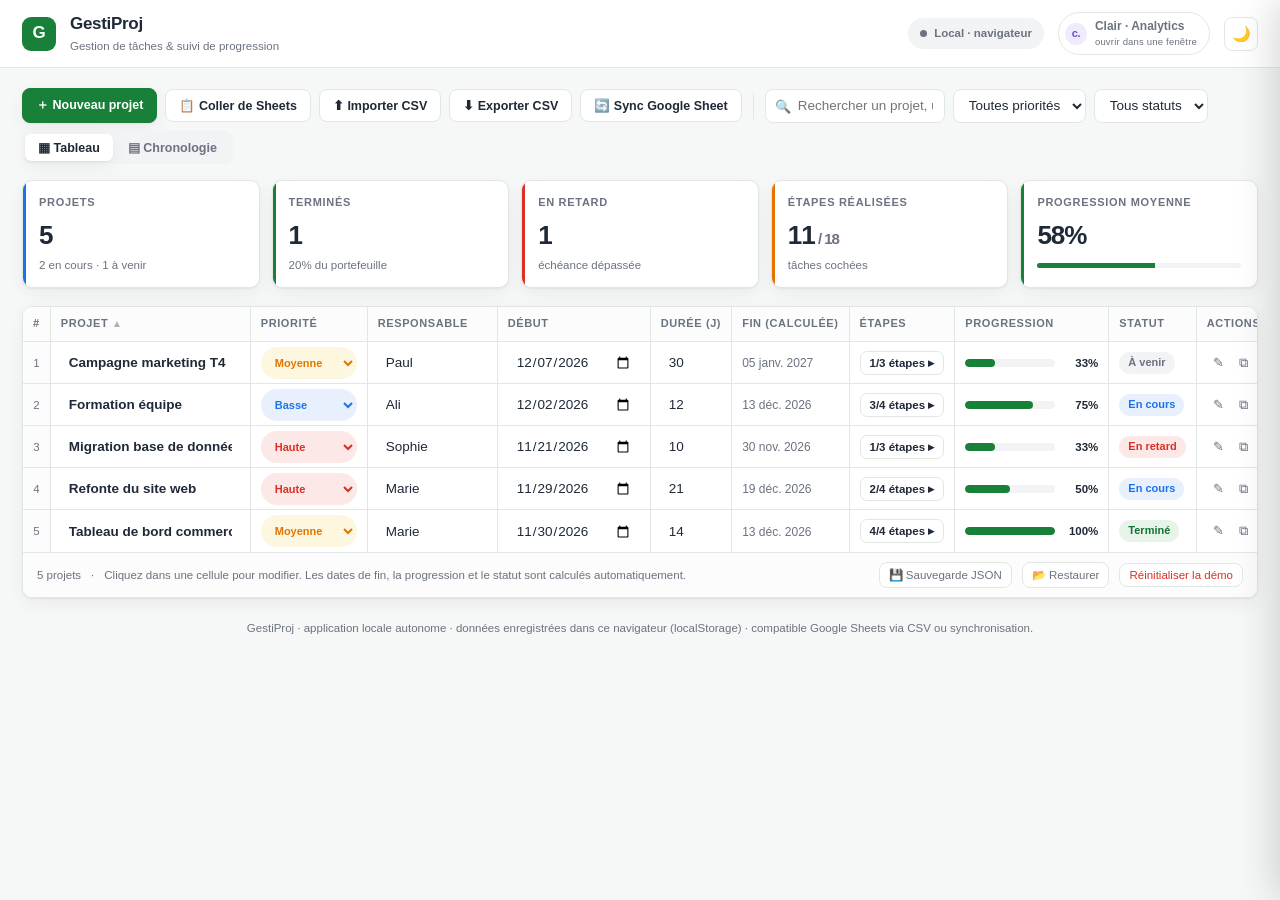
==== commit 54a2b4e0: "GestiProj démarre avec les données réelles + bascule entre les deux applications Point 1 (GestiProj " ====
--- a/GestiProj/index.html
+++ b/GestiProj/index.html
@@ -7,6 +7,7 @@
 <!--
   GestiProj — application 100% locale (HTML/CSS/JS, aucune dépendance).
   Ouvrez simplement ce fichier dans un navigateur. Données = localStorage.
+  Premier démarrage : les projets de data/projets.js sont chargés.
   Option : synchronisation avec une Google Sheet via google-sheets/Code.gs
 -->
 <style>
@@ -61,6 +62,24 @@
   border-radius:8px;display:grid;place-items:center;font-size:15px;
 }
 .icon-btn:hover{background:var(--accent-soft)}
+
+/* ---------- Bascule vers l'autre application ---------- */
+.app-switch{
+  display:inline-flex;align-items:center;gap:8px;padding:5px 12px 5px 6px;
+  border:1px solid var(--border);border-radius:99px;background:var(--surface);
+  font-size:12px;font-weight:600;color:var(--muted);text-decoration:none;
+  transition:border-color .15s,color .15s,background .15s;
+}
+.app-switch:hover{border-color:#8b7fe8;color:var(--text);background:var(--surface2);text-decoration:none}
+.app-switch:focus-visible{outline:2px solid #8b7fe8;outline-offset:2px}
+.app-switch-ico{
+  width:22px;height:22px;border-radius:50%;display:grid;place-items:center;
+  background:#efeafc;color:#6d4fbe;font-size:11px;font-weight:800;letter-spacing:-.5px;flex:none;
+}
+html[data-theme="dark"] .app-switch-ico{background:#2a2340;color:#c3aef7}
+.app-switch-txt{white-space:nowrap}
+.app-switch-txt small{display:block;font-size:9.5px;font-weight:500;color:var(--muted);letter-spacing:.02em}
+@media (max-width:640px){ .app-switch-txt small{display:none} .app-switch-txt{font-size:11px} }
 
 /* ---------- Barre d'outils ---------- */
 .wrap{padding:20px 22px 60px;max-width:1680px;margin:0 auto}
@@ -283,6 +302,11 @@
   <span class="pill off" id="syncPill" title="État de la synchronisation Google Sheets">
     <span class="dot"></span><span id="syncPillText">Local · navigateur</span>
   </span>
+  <a class="app-switch" id="btnToClair" href="../google-sheets-dashboard/index.html" target="_blank" rel="noopener"
+     title="Ouvrir Clair (Sheets Analytics) dans une fenêtre — GestiProj reste ouvert">
+    <span class="app-switch-ico" aria-hidden="true">c.</span>
+    <span class="app-switch-txt">Clair · Analytics<small>ouvrir dans une fenêtre</small></span>
+  </a>
   <button class="icon-btn" id="themeBtn" title="Changer de thème">🌙</button>
 </header>
 
@@ -452,6 +476,7 @@
 <input type="file" id="fileJson" accept=".json" hidden>
 <div class="toast-wrap" id="toasts"></div>
 
+<script src="../assets/hub-nav.js"></script>
 <script>
 /* =========================================================================
    GESTIPROJ — logique applicative (vanilla JS, aucune dépendance)
@@ -558,16 +583,31 @@
             sync:{ url:'', token:'' } }
   };
 }
+function seedData(){
+  // Données réelles fournies avec l'application (GestiProj/data/projets.js).
+  // Utilisées uniquement au premier démarrage, quand le navigateur est vierge.
+  const seed = window.GESTIPROJ_SEED;
+  if(!seed || !Array.isArray(seed.projects) || !seed.projects.length) return null;
+  return {
+    projects: seed.projects.map(normalize),
+    prefs: defaultData().prefs
+  };
+}
 function load(){
   try{
     const raw = localStorage.getItem(KEY);
+    const seeded = !raw ? seedData() : null;
+    if(seeded){
+      console.info('GestiProj : chargement des données réelles (' + seeded.projects.length + ' projets).');
+      return seeded;
+    }
     if(!raw) return defaultData();
     const d = JSON.parse(raw);
     d.projects = (d.projects||[]).map(normalize);
     d.prefs = Object.assign(defaultData().prefs, d.prefs||{});
     d.prefs.sync = Object.assign({url:'',token:''}, d.prefs.sync||{});
     return d;
-  }catch(e){ console.warn('Données illisibles, réinitialisation', e); return defaultData(); }
+  }catch(e){ console.warn('Données illisibles, réinitialisation', e); return seedData() || defaultData(); }
 }
 function save(){
   try{ localStorage.setItem(KEY, JSON.stringify(state)); }
@@ -1094,9 +1134,26 @@
     };
     r.readAsText(f,'UTF-8'); e.target.value='';
   });
-  $('#btnReset').addEventListener('click', ()=>askConfirm('Réinitialiser avec les 5 projets de démonstration ? Vos données actuelles seront perdues.', ()=>{
-    const prefs=state.prefs; state=defaultData(); state.prefs=prefs; commit(); toast('Données de démonstration restaurées.','ok');
-  }));
+  $('#btnReset').addEventListener('click', ()=>{
+    const seed = seedData();
+    const label = seed ? seed.projects.length + ' projets réels' : '5 projets de démonstration';
+    askConfirm('Réinitialiser avec ' + label + ' ? Vos données actuelles seront perdues.', ()=>{
+      const prefs=state.prefs; state=seed||defaultData(); state.prefs=prefs; commit();
+      toast(seed ? 'Données réelles restaurées.' : 'Données de démonstration restaurées.','ok');
+    });
+  });
+
+  // Bascule vers l'autre application : une fenêtre séparée, pour garder GestiProj ouvert.
+  // Le <a href> sert de repli natif si la fenêtre est bloquée par le navigateur.
+  $('#btnToClair').addEventListener('click', (ev)=>{
+    if(!window.LosseHubNav) return;          // repli : navigation directe du lien
+    ev.preventDefault();
+    if(window.LosseHubNav.open('clair') || window.LosseHubNav.openTab('clair')){
+      toast('Clair ouvert à côté — GestiProj reste affiché ici.','ok');
+    } else {
+      toast('Ouverture bloquée. Autorisez les fenêtres pour ce site, puis réessayez.','err');
+    }
+  });
 
   // Synchronisation
   $('#btnSync').addEventListener('click', ()=>{
@@ -1135,5 +1192,6 @@
 document.addEventListener('DOMContentLoaded', init);
 })();
 </script>
+<script src="data/projets.js"></script>
 </body>
 </html>
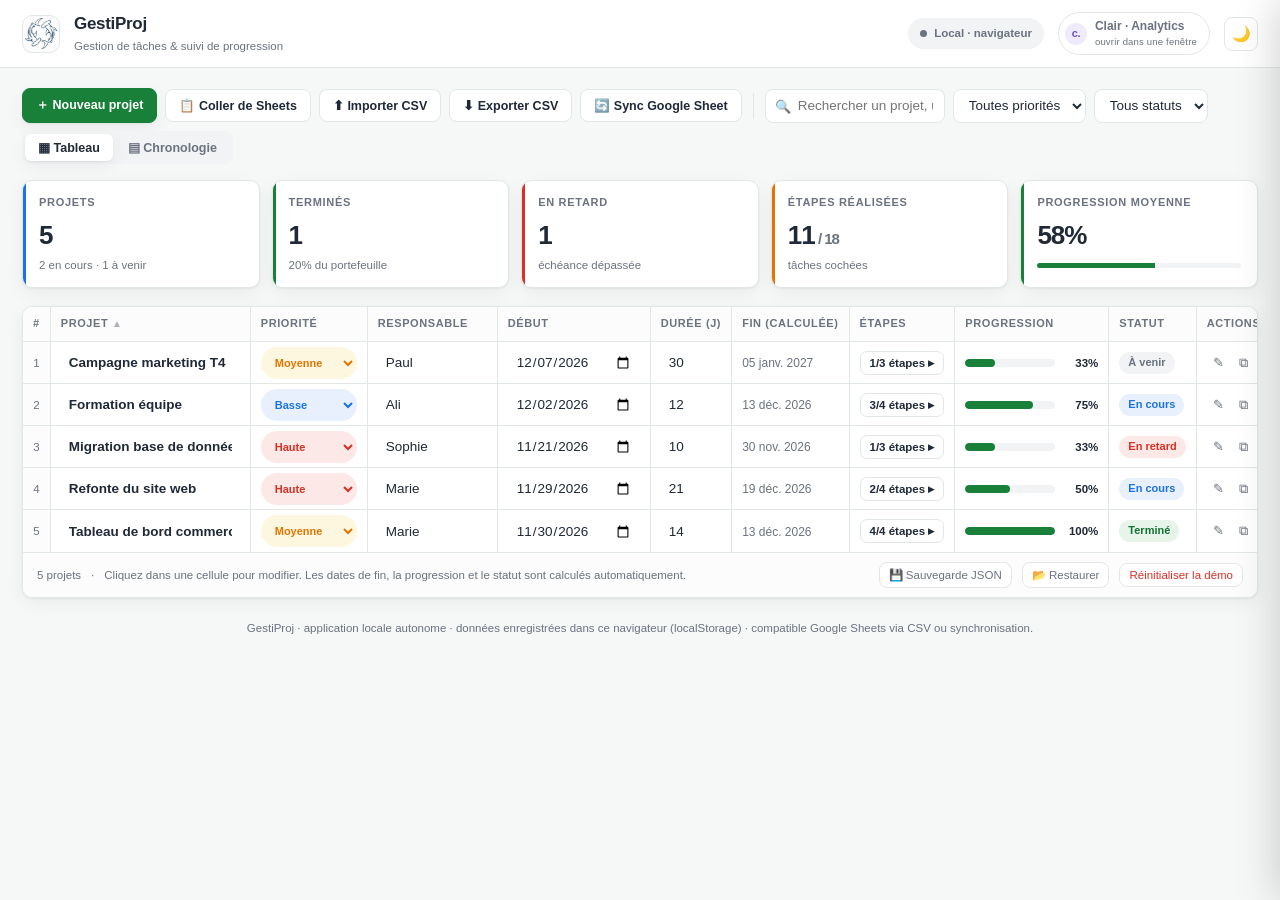
==== commit e08abac5: "Ajoute le logo Losse aux deux applications - détourage du logo fourni : fond transparent réel (damie" ====
--- a/GestiProj/index.html
+++ b/GestiProj/index.html
@@ -4,6 +4,8 @@
 <meta charset="UTF-8">
 <meta name="viewport" content="width=device-width, initial-scale=1">
 <title>GestiProj — Gestion de projets & progression</title>
+<link rel="icon" href="../assets/logo/favicon.ico" sizes="any">
+<link rel="apple-touch-icon" href="../assets/logo/apple-touch-icon.png">
 <!--
   GestiProj — application 100% locale (HTML/CSS/JS, aucune dépendance).
   Ouvrez simplement ce fichier dans un navigateur. Données = localStorage.
@@ -44,9 +46,12 @@
   position:sticky; top:0; z-index:40;
 }
 .logo{
-  width:34px;height:34px;border-radius:9px;background:var(--accent);color:#fff;
-  display:grid;place-items:center;font-weight:700;font-size:17px;flex:none;
-}
+  width:38px;height:38px;border-radius:10px;background:var(--surface2);flex:none;
+  border:1px solid var(--border);display:grid;place-items:center;
+  text-decoration:none;transition:border-color .15s,box-shadow .15s;
+}
+.logo:hover{border-color:var(--accent);box-shadow:0 0 0 3px var(--accent-soft);text-decoration:none}
+.logo img{width:32px;height:auto;display:block}
 .brand h1{font-size:17px;margin:0;letter-spacing:-.3px}
 .brand p{margin:1px 0 0;font-size:11.5px;color:var(--muted)}
 .topbar .spacer{flex:1}
@@ -293,7 +298,9 @@
 
 <!-- ============ EN-TÊTE ============ -->
 <header class="topbar">
-  <div class="logo">G</div>
+  <a class="logo" href="../index.html" title="Retour au hub Losse">
+    <img src="../assets/logo/losse-logo-96.png" alt="Losse" width="96" height="91">
+  </a>
   <div class="brand">
     <h1>GestiProj</h1>
     <p>Gestion de tâches & suivi de progression</p>
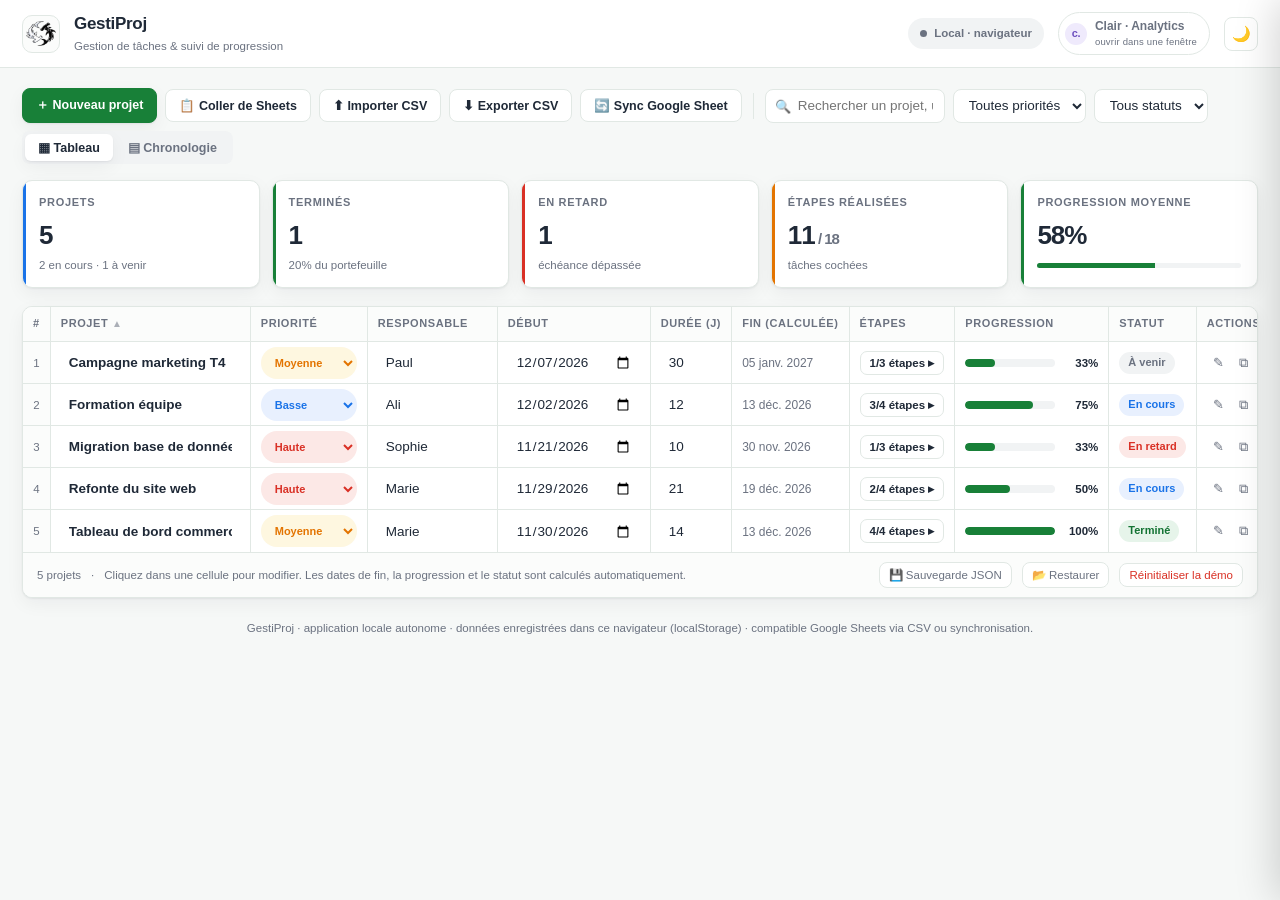
==== commit 7f7fd8e0: "Nouveau logo yin-yang et pages détachées dans Clair Logo : - remplace l'ancien logo par « Requin yin" ====
--- a/GestiProj/index.html
+++ b/GestiProj/index.html
@@ -51,7 +51,9 @@
   text-decoration:none;transition:border-color .15s,box-shadow .15s;
 }
 .logo:hover{border-color:var(--accent);box-shadow:0 0 0 3px var(--accent-soft);text-decoration:none}
-.logo img{width:32px;height:auto;display:block}
+.logo img{width:30px;height:auto;display:block}
+/* logo noir et blanc : plaque claire garantie, même en thème sombre */
+html[data-theme="dark"] .logo{background:#f4f6fb;border-color:transparent}
 .brand h1{font-size:17px;margin:0;letter-spacing:-.3px}
 .brand p{margin:1px 0 0;font-size:11.5px;color:var(--muted)}
 .topbar .spacer{flex:1}
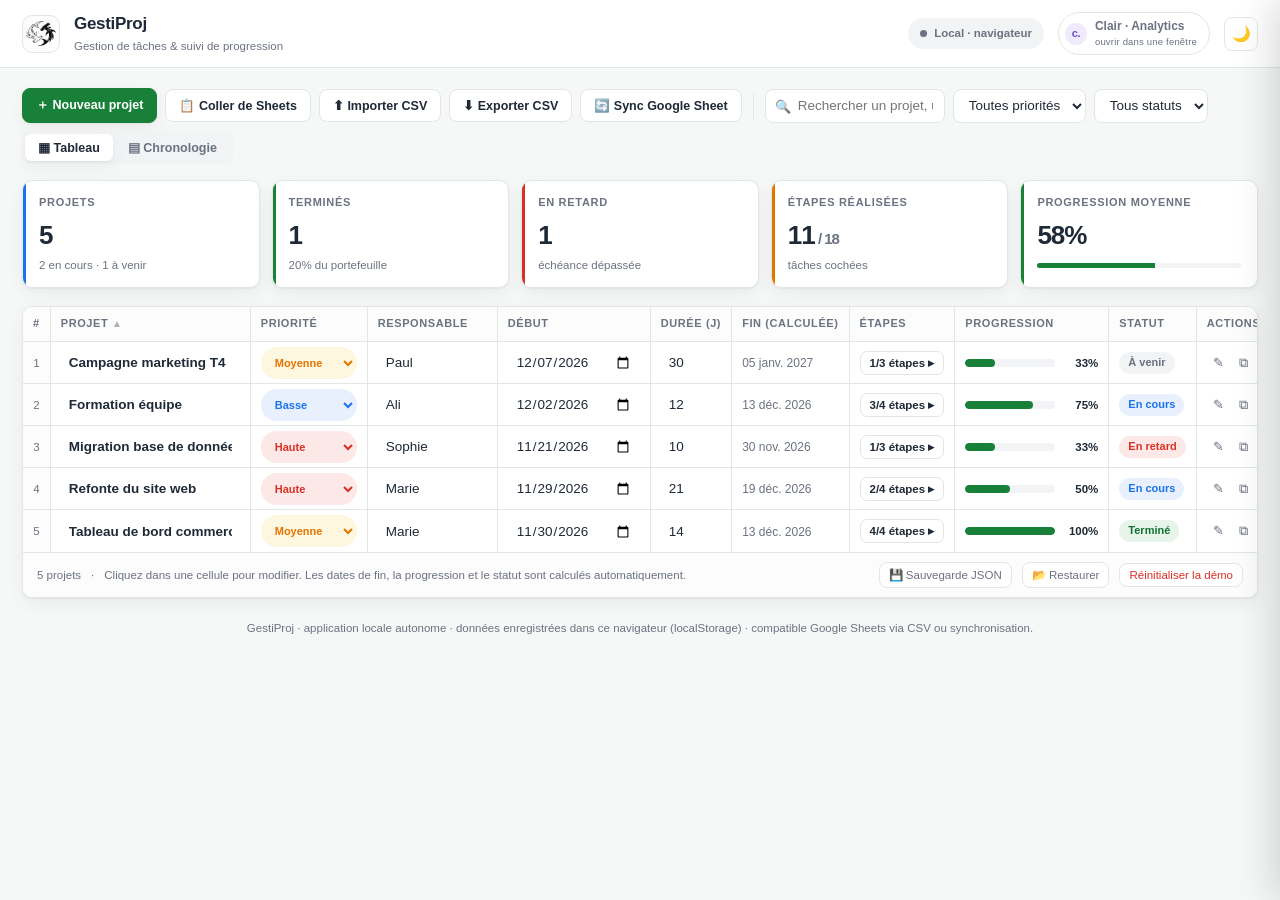
==== commit b905e187: "Nouveau logo transparence, variantes clair/sombre et optimisations UI Logo : - remplace le logo par " ====
--- a/GestiProj/index.html
+++ b/GestiProj/index.html
@@ -52,8 +52,8 @@
 }
 .logo:hover{border-color:var(--accent);box-shadow:0 0 0 3px var(--accent-soft);text-decoration:none}
 .logo img{width:30px;height:auto;display:block}
-/* logo noir et blanc : plaque claire garantie, même en thème sombre */
-html[data-theme="dark"] .logo{background:#f4f6fb;border-color:transparent}
+/* le logo a une variante claire pour le fond sombre (voir applyLogo) */
+html[data-theme="dark"] .logo{background:var(--surface2);border-color:var(--border)}
 .brand h1{font-size:17px;margin:0;letter-spacing:-.3px}
 .brand p{margin:1px 0 0;font-size:11.5px;color:var(--muted)}
 .topbar .spacer{flex:1}
@@ -301,7 +301,7 @@
 <!-- ============ EN-TÊTE ============ -->
 <header class="topbar">
   <a class="logo" href="../index.html" title="Retour au hub Losse">
-    <img src="../assets/logo/losse-logo-96.png" alt="Losse" width="96" height="91">
+    <img id="appLogo" src="../assets/logo/losse-logo-96.png" alt="Losse" width="96" height="81" decoding="async">
   </a>
   <div class="brand">
     <h1>GestiProj</h1>
@@ -1184,8 +1184,15 @@
   save();
 }
 function applyTheme(){
-  document.documentElement.setAttribute('data-theme', state.prefs.theme||'light');
-  $('#themeBtn').textContent = state.prefs.theme==='dark' ? '☀️' : '🌙';
+  const dark = (state.prefs.theme||'light') === 'dark';
+  document.documentElement.setAttribute('data-theme', dark ? 'dark' : 'light');
+  $('#themeBtn').textContent = dark ? '☀️' : '🌙';
+  // deux variantes du logo : la claire pour le fond sombre
+  const img = $('#appLogo');
+  if(img){
+    const src = '../assets/logo/losse-logo' + (dark ? '-light' : '') + '-96.png';
+    if(img.getAttribute('data-src') !== src){ img.setAttribute('data-src', src); img.src = src; }
+  }
 }
 
 /* ---------------------------- Démarrage ---------------------------- */
